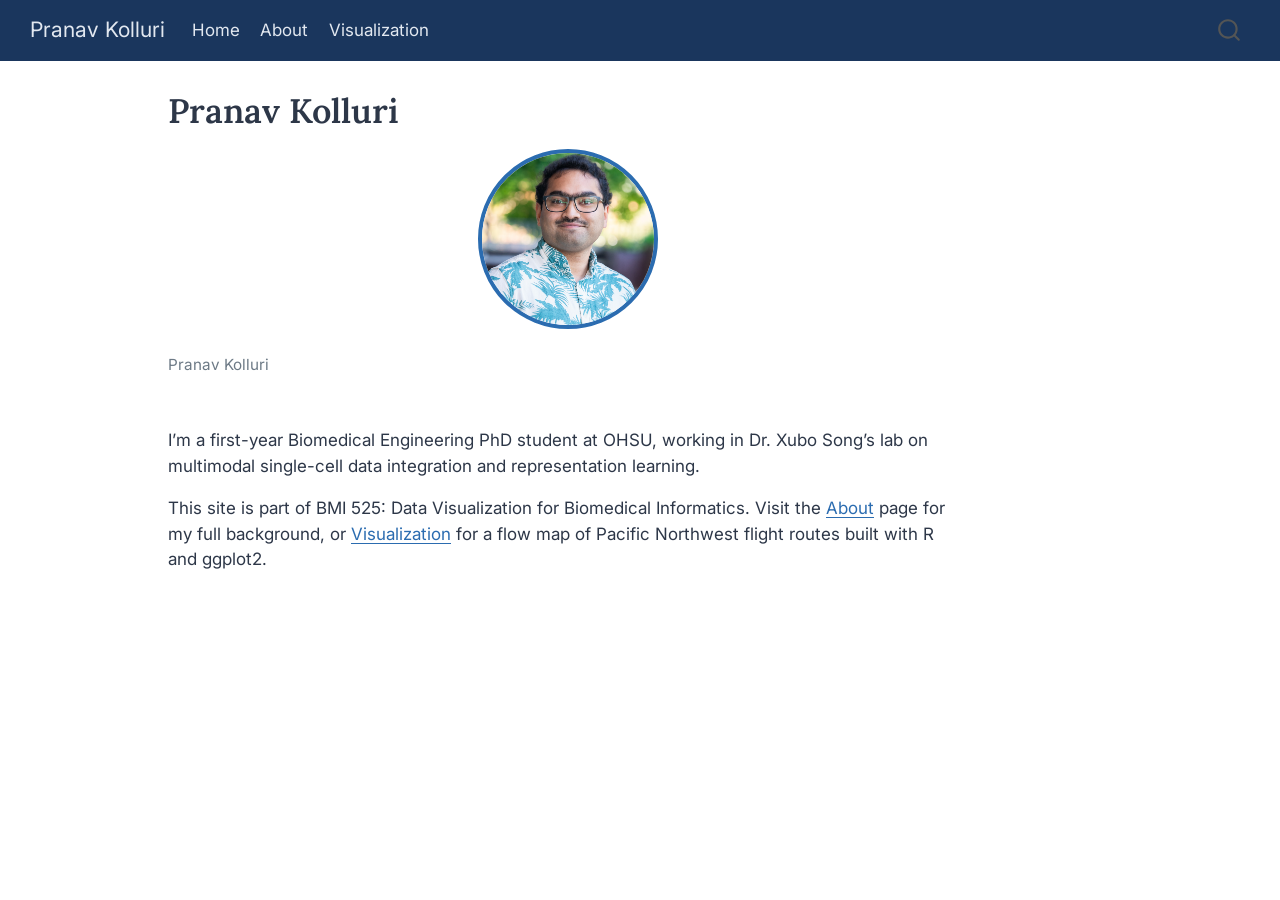
==== docs/index.html @ 1c48c171 "Initial portfolio site" ====
<!DOCTYPE html>
<html xmlns="http://www.w3.org/1999/xhtml" lang="en" xml:lang="en"><head>

<meta charset="utf-8">
<meta name="generator" content="quarto-1.9.37">

<meta name="viewport" content="width=device-width, initial-scale=1.0, user-scalable=yes">


<title>Pranav Kolluri</title>
<style>
/* Default styles provided by pandoc.
** See https://pandoc.org/MANUAL.html#variables-for-html for config info.
*/
code{white-space: pre-wrap;}
span.smallcaps{font-variant: small-caps;}
div.columns{display: flex; gap: min(4vw, 1.5em);}
div.column{flex: auto; overflow-x: auto;}
div.hanging-indent{margin-left: 1.5em; text-indent: -1.5em;}
ul.task-list{list-style: none;}
ul.task-list li input[type="checkbox"] {
  width: 0.8em;
  margin: 0 0.8em 0.2em -1em; /* quarto-specific, see https://github.com/quarto-dev/quarto-cli/issues/4556 */ 
  vertical-align: middle;
}
</style>


<script src="site_libs/quarto-nav/quarto-nav.js"></script>
<script src="site_libs/quarto-nav/headroom.min.js"></script>
<script src="site_libs/clipboard/clipboard.min.js"></script>
<script src="site_libs/quarto-search/autocomplete.umd.js"></script>
<script src="site_libs/quarto-search/fuse.min.js"></script>
<script src="site_libs/quarto-search/quarto-search.js"></script>
<meta name="quarto:offset" content="./">
<script src="site_libs/quarto-html/quarto.js" type="module"></script>
<script src="site_libs/quarto-html/tabsets/tabsets.js" type="module"></script>
<script src="site_libs/quarto-html/popper.min.js"></script>
<script src="site_libs/quarto-html/tippy.umd.min.js"></script>
<script src="site_libs/quarto-html/anchor.min.js"></script>
<link href="site_libs/quarto-html/tippy.css" rel="stylesheet">
<link href="site_libs/quarto-html/quarto-syntax-highlighting-7f8f88aac4f3542376d5c11b86a4c14d.css" rel="stylesheet" id="quarto-text-highlighting-styles">
<script src="site_libs/bootstrap/bootstrap.min.js"></script>
<link href="site_libs/bootstrap/bootstrap-icons.css" rel="stylesheet">
<link href="site_libs/bootstrap/bootstrap-158031087360bce0ff56dc785ce39e06.min.css" rel="stylesheet" append-hash="true" id="quarto-bootstrap" data-mode="light">
<script id="quarto-search-options" type="application/json">{
  "location": "navbar",
  "copy-button": false,
  "collapse-after": 3,
  "panel-placement": "end",
  "type": "overlay",
  "limit": 50,
  "keyboard-shortcut": [
    "f",
    "/",
    "s"
  ],
  "show-item-context": false,
  "language": {
    "search-no-results-text": "No results",
    "search-matching-documents-text": "matching documents",
    "search-copy-link-title": "Copy link to search",
    "search-hide-matches-text": "Hide additional matches",
    "search-more-match-text": "more match in this document",
    "search-more-matches-text": "more matches in this document",
    "search-clear-button-title": "Clear",
    "search-text-placeholder": "",
    "search-detached-cancel-button-title": "Cancel",
    "search-submit-button-title": "Submit",
    "search-label": "Search"
  }
}</script>


<link rel="stylesheet" href="styles.css">
</head>

<body class="nav-fixed quarto-light">

<div id="quarto-search-results"></div>
  <header id="quarto-header" class="headroom fixed-top">
    <nav class="navbar navbar-expand-lg " data-bs-theme="dark">
      <div class="navbar-container container-fluid">
      <div class="navbar-brand-container mx-auto">
    <a class="navbar-brand" href="./index.html">
    <span class="navbar-title">Pranav Kolluri</span>
    </a>
  </div>
            <div id="quarto-search" class="" title="Search"></div>
          <button class="navbar-toggler" type="button" data-bs-toggle="collapse" data-bs-target="#navbarCollapse" aria-controls="navbarCollapse" role="menu" aria-expanded="false" aria-label="Toggle navigation" onclick="if (window.quartoToggleHeadroom) { window.quartoToggleHeadroom(); }">
  <span class="navbar-toggler-icon"></span>
</button>
          <div class="collapse navbar-collapse" id="navbarCollapse">
            <ul class="navbar-nav navbar-nav-scroll me-auto">
  <li class="nav-item">
    <a class="nav-link active" href="./index.html" aria-current="page"> 
<span class="menu-text">Home</span></a>
  </li>  
  <li class="nav-item">
    <a class="nav-link" href="./about.html"> 
<span class="menu-text">About</span></a>
  </li>  
  <li class="nav-item">
    <a class="nav-link" href="./visualization.html"> 
<span class="menu-text">Visualization</span></a>
  </li>  
</ul>
          </div> <!-- /navcollapse -->
            <div class="quarto-navbar-tools">
</div>
      </div> <!-- /container-fluid -->
    </nav>
</header>
<!-- content -->
<div id="quarto-content" class="quarto-container page-columns page-rows-contents page-layout-article page-navbar">
<!-- sidebar -->
<!-- margin-sidebar -->
    <div id="quarto-margin-sidebar" class="sidebar margin-sidebar zindex-bottom">
        
    </div>
<!-- main -->
<main class="content" id="quarto-document-content">

<header id="title-block-header" class="quarto-title-block default">
<div class="quarto-title">
<h1 class="title">Pranav Kolluri</h1>
</div>



<div class="quarto-title-meta">

    
  
    
  </div>
  


</header>


<div class="quarto-figure quarto-figure-center">
<figure class="figure">
<p><img src="pjk_headshot.jpg" class="profile-photo img-fluid figure-img"></p>
<figcaption>Pranav Kolluri</figcaption>
</figure>
</div>
<div class="hero-text">
<p>I’m a first-year Biomedical Engineering PhD student at OHSU, working in Dr.&nbsp;Xubo Song’s lab on multimodal single-cell data integration and representation learning.</p>
<p>This site is part of BMI 525: Data Visualization for Biomedical Informatics. Visit the <a href="./about.html">About</a> page for my full background, or <a href="./visualization.html">Visualization</a> for a flow map of Pacific Northwest flight routes built with R and ggplot2.</p>
</div>



</main> <!-- /main -->
<script id="quarto-html-after-body" type="application/javascript">
  window.document.addEventListener("DOMContentLoaded", function (event) {
    const icon = "";
    const anchorJS = new window.AnchorJS();
    anchorJS.options = {
      placement: 'right',
      icon: icon
    };
    anchorJS.add('.anchored');
    const isCodeAnnotation = (el) => {
      for (const clz of el.classList) {
        if (clz.startsWith('code-annotation-')) {                     
          return true;
        }
      }
      return false;
    }
    const onCopySuccess = function(e) {
      // button target
      const button = e.trigger;
      // don't keep focus
      button.blur();
      // flash "checked"
      button.classList.add('code-copy-button-checked');
      var currentTitle = button.getAttribute("title");
      button.setAttribute("title", "Copied!");
      let tooltip;
      if (window.bootstrap) {
        button.setAttribute("data-bs-toggle", "tooltip");
        button.setAttribute("data-bs-placement", "left");
        button.setAttribute("data-bs-title", "Copied!");
        tooltip = new bootstrap.Tooltip(button, 
          { trigger: "manual", 
            customClass: "code-copy-button-tooltip",
            offset: [0, -8]});
        tooltip.show();    
      }
      setTimeout(function() {
        if (tooltip) {
          tooltip.hide();
          button.removeAttribute("data-bs-title");
          button.removeAttribute("data-bs-toggle");
          button.removeAttribute("data-bs-placement");
        }
        button.setAttribute("title", currentTitle);
        button.classList.remove('code-copy-button-checked');
      }, 1000);
      // clear code selection
      e.clearSelection();
    }
    const getTextToCopy = function(trigger) {
      const outerScaffold = trigger.parentElement.cloneNode(true);
      const codeEl = outerScaffold.querySelector('code');
      for (const childEl of codeEl.children) {
        if (isCodeAnnotation(childEl)) {
          childEl.remove();
        }
      }
      return codeEl.innerText;
    }
    const clipboard = new window.ClipboardJS('.code-copy-button:not([data-in-quarto-modal])', {
      text: getTextToCopy
    });
    clipboard.on('success', onCopySuccess);
    if (window.document.getElementById('quarto-embedded-source-code-modal')) {
      const clipboardModal = new window.ClipboardJS('.code-copy-button[data-in-quarto-modal]', {
        text: getTextToCopy,
        container: window.document.getElementById('quarto-embedded-source-code-modal')
      });
      clipboardModal.on('success', onCopySuccess);
    }
      var localhostRegex = new RegExp(/^(?:http|https):\/\/localhost\:?[0-9]*\//);
      var mailtoRegex = new RegExp(/^mailto:/);
        var filterRegex = new RegExp("https:\/\/pranavkolluri\.github\.io\/personal_website");
      var isInternal = (href) => {
          return filterRegex.test(href) || localhostRegex.test(href) || mailtoRegex.test(href);
      }
      // Inspect non-navigation links and adorn them if external
     var links = window.document.querySelectorAll('a[href]:not(.nav-link):not(.navbar-brand):not(.toc-action):not(.sidebar-link):not(.sidebar-item-toggle):not(.pagination-link):not(.no-external):not([aria-hidden]):not(.dropdown-item):not(.quarto-navigation-tool):not(.about-link)');
      for (var i=0; i<links.length; i++) {
        const link = links[i];
        if (!isInternal(link.href)) {
          // undo the damage that might have been done by quarto-nav.js in the case of
          // links that we want to consider external
          if (link.dataset.originalHref !== undefined) {
            link.href = link.dataset.originalHref;
          }
        }
      }
    function tippyHover(el, contentFn, onTriggerFn, onUntriggerFn) {
      const config = {
        allowHTML: true,
        maxWidth: 500,
        delay: 100,
        arrow: false,
        appendTo: function(el) {
            return el.parentElement;
        },
        interactive: true,
        interactiveBorder: 10,
        theme: 'quarto',
        placement: 'bottom-start',
      };
      if (contentFn) {
        config.content = contentFn;
      }
      if (onTriggerFn) {
        config.onTrigger = onTriggerFn;
      }
      if (onUntriggerFn) {
        config.onUntrigger = onUntriggerFn;
      }
      window.tippy(el, config); 
    }
    const noterefs = window.document.querySelectorAll('a[role="doc-noteref"]');
    for (var i=0; i<noterefs.length; i++) {
      const ref = noterefs[i];
      tippyHover(ref, function() {
        // use id or data attribute instead here
        let href = ref.getAttribute('data-footnote-href') || ref.getAttribute('href');
        try { href = new URL(href).hash; } catch {}
        const id = href.replace(/^#\/?/, "");
        const note = window.document.getElementById(id);
        if (note) {
          return note.innerHTML;
        } else {
          return "";
        }
      });
    }
    const xrefs = window.document.querySelectorAll('a.quarto-xref');
    const processXRef = (id, note) => {
      // Strip column container classes
      const stripColumnClz = (el) => {
        el.classList.remove("page-full", "page-columns");
        if (el.children) {
          for (const child of el.children) {
            stripColumnClz(child);
          }
        }
      }
      stripColumnClz(note)
      if (id === null || id.startsWith('sec-')) {
        // Special case sections, only their first couple elements
        const container = document.createElement("div");
        if (note.children && note.children.length > 2) {
          container.appendChild(note.children[0].cloneNode(true));
          for (let i = 1; i < note.children.length; i++) {
            const child = note.children[i];
            if (child.tagName === "P" && child.innerText === "") {
              continue;
            } else {
              container.appendChild(child.cloneNode(true));
              break;
            }
          }
          if (window.Quarto?.typesetMath) {
            window.Quarto.typesetMath(container);
          }
          return container.innerHTML
        } else {
          if (window.Quarto?.typesetMath) {
            window.Quarto.typesetMath(note);
          }
          return note.innerHTML;
        }
      } else {
        // Remove any anchor links if they are present
        const anchorLink = note.querySelector('a.anchorjs-link');
        if (anchorLink) {
          anchorLink.remove();
        }
        if (window.Quarto?.typesetMath) {
          window.Quarto.typesetMath(note);
        }
        if (note.classList.contains("callout")) {
          return note.outerHTML;
        } else {
          return note.innerHTML;
        }
      }
    }
    for (var i=0; i<xrefs.length; i++) {
      const xref = xrefs[i];
      tippyHover(xref, undefined, function(instance) {
        instance.disable();
        let url = xref.getAttribute('href');
        let hash = undefined; 
        if (url.startsWith('#')) {
          hash = url;
        } else {
          try { hash = new URL(url).hash; } catch {}
        }
        if (hash) {
          const id = hash.replace(/^#\/?/, "");
          const note = window.document.getElementById(id);
          if (note !== null) {
            try {
              const html = processXRef(id, note.cloneNode(true));
              instance.setContent(html);
            } finally {
              instance.enable();
              instance.show();
            }
          } else {
            // See if we can fetch this
            fetch(url.split('#')[0])
            .then(res => res.text())
            .then(html => {
              const parser = new DOMParser();
              const htmlDoc = parser.parseFromString(html, "text/html");
              const note = htmlDoc.getElementById(id);
              if (note !== null) {
                const html = processXRef(id, note);
                instance.setContent(html);
              } 
            }).finally(() => {
              instance.enable();
              instance.show();
            });
          }
        } else {
          // See if we can fetch a full url (with no hash to target)
          // This is a special case and we should probably do some content thinning / targeting
          fetch(url)
          .then(res => res.text())
          .then(html => {
            const parser = new DOMParser();
            const htmlDoc = parser.parseFromString(html, "text/html");
            const note = htmlDoc.querySelector('main.content');
            if (note !== null) {
              // This should only happen for chapter cross references
              // (since there is no id in the URL)
              // remove the first header
              if (note.children.length > 0 && note.children[0].tagName === "HEADER") {
                note.children[0].remove();
              }
              const html = processXRef(null, note);
              instance.setContent(html);
            } 
          }).finally(() => {
            instance.enable();
            instance.show();
          });
        }
      }, function(instance) {
      });
    }
        let selectedAnnoteEl;
        const selectorForAnnotation = ( cell, annotation) => {
          let cellAttr = 'data-code-cell="' + cell + '"';
          let lineAttr = 'data-code-annotation="' +  annotation + '"';
          const selector = 'span[' + cellAttr + '][' + lineAttr + ']';
          return selector;
        }
        const selectCodeLines = (annoteEl) => {
          const doc = window.document;
          const targetCell = annoteEl.getAttribute("data-target-cell");
          const targetAnnotation = annoteEl.getAttribute("data-target-annotation");
          const annoteSpan = window.document.querySelector(selectorForAnnotation(targetCell, targetAnnotation));
          const lines = annoteSpan.getAttribute("data-code-lines").split(",");
          const lineIds = lines.map((line) => {
            return targetCell + "-" + line;
          })
          let top = null;
          let height = null;
          let parent = null;
          if (lineIds.length > 0) {
              //compute the position of the single el (top and bottom and make a div)
              const el = window.document.getElementById(lineIds[0]);
              top = el.offsetTop;
              height = el.offsetHeight;
              parent = el.parentElement.parentElement;
            if (lineIds.length > 1) {
              const lastEl = window.document.getElementById(lineIds[lineIds.length - 1]);
              const bottom = lastEl.offsetTop + lastEl.offsetHeight;
              height = bottom - top;
            }
            if (top !== null && height !== null && parent !== null) {
              // cook up a div (if necessary) and position it 
              let div = window.document.getElementById("code-annotation-line-highlight");
              if (div === null) {
                div = window.document.createElement("div");
                div.setAttribute("id", "code-annotation-line-highlight");
                div.style.position = 'absolute';
                parent.appendChild(div);
              }
              div.style.top = top - 2 + "px";
              div.style.height = height + 4 + "px";
              div.style.left = 0;
              let gutterDiv = window.document.getElementById("code-annotation-line-highlight-gutter");
              if (gutterDiv === null) {
                gutterDiv = window.document.createElement("div");
                gutterDiv.setAttribute("id", "code-annotation-line-highlight-gutter");
                gutterDiv.style.position = 'absolute';
                const codeCell = window.document.getElementById(targetCell);
                const gutter = codeCell.querySelector('.code-annotation-gutter');
                gutter.appendChild(gutterDiv);
              }
              gutterDiv.style.top = top - 2 + "px";
              gutterDiv.style.height = height + 4 + "px";
            }
            selectedAnnoteEl = annoteEl;
          }
        };
        const unselectCodeLines = () => {
          const elementsIds = ["code-annotation-line-highlight", "code-annotation-line-highlight-gutter"];
          elementsIds.forEach((elId) => {
            const div = window.document.getElementById(elId);
            if (div) {
              div.remove();
            }
          });
          selectedAnnoteEl = undefined;
        };
          // Handle positioning of the toggle
      window.addEventListener(
        "resize",
        throttle(() => {
          elRect = undefined;
          if (selectedAnnoteEl) {
            selectCodeLines(selectedAnnoteEl);
          }
        }, 10)
      );
      function throttle(fn, ms) {
      let throttle = false;
      let timer;
        return (...args) => {
          if(!throttle) { // first call gets through
              fn.apply(this, args);
              throttle = true;
          } else { // all the others get throttled
              if(timer) clearTimeout(timer); // cancel #2
              timer = setTimeout(() => {
                fn.apply(this, args);
                timer = throttle = false;
              }, ms);
          }
        };
      }
        // Attach click handler to the DT
        const annoteDls = window.document.querySelectorAll('dt[data-target-cell]');
        for (const annoteDlNode of annoteDls) {
          annoteDlNode.addEventListener('click', (event) => {
            const clickedEl = event.target;
            if (clickedEl !== selectedAnnoteEl) {
              unselectCodeLines();
              const activeEl = window.document.querySelector('dt[data-target-cell].code-annotation-active');
              if (activeEl) {
                activeEl.classList.remove('code-annotation-active');
              }
              selectCodeLines(clickedEl);
              clickedEl.classList.add('code-annotation-active');
            } else {
              // Unselect the line
              unselectCodeLines();
              clickedEl.classList.remove('code-annotation-active');
            }
          });
        }
    const findCites = (el) => {
      const parentEl = el.parentElement;
      if (parentEl) {
        const cites = parentEl.dataset.cites;
        if (cites) {
          return {
            el,
            cites: cites.split(' ')
          };
        } else {
          return findCites(el.parentElement)
        }
      } else {
        return undefined;
      }
    };
    var bibliorefs = window.document.querySelectorAll('a[role="doc-biblioref"]');
    for (var i=0; i<bibliorefs.length; i++) {
      const ref = bibliorefs[i];
      const citeInfo = findCites(ref);
      if (citeInfo) {
        tippyHover(citeInfo.el, function() {
          var popup = window.document.createElement('div');
          citeInfo.cites.forEach(function(cite) {
            var citeDiv = window.document.createElement('div');
            citeDiv.classList.add('hanging-indent');
            citeDiv.classList.add('csl-entry');
            var biblioDiv = window.document.getElementById('ref-' + cite);
            if (biblioDiv) {
              citeDiv.innerHTML = biblioDiv.innerHTML;
            }
            popup.appendChild(citeDiv);
          });
          return popup.innerHTML;
        });
      }
    }
  });
  </script>
</div> <!-- /content -->




</body></html>
---- docs/site_libs/quarto-html/tippy.css ----
.tippy-box[data-animation=fade][data-state=hidden]{opacity:0}[data-tippy-root]{max-width:calc(100vw - 10px)}.tippy-box{position:relative;background-color:#333;color:#fff;border-radius:4px;font-size:14px;line-height:1.4;white-space:normal;outline:0;transition-property:transform,visibility,opacity}.tippy-box[data-placement^=top]>.tippy-arrow{bottom:0}.tippy-box[data-placement^=top]>.tippy-arrow:before{bottom:-7px;left:0;border-width:8px 8px 0;border-top-color:initial;transform-origin:center top}.tippy-box[data-placement^=bottom]>.tippy-arrow{top:0}.tippy-box[data-placement^=bottom]>.tippy-arrow:before{top:-7px;left:0;border-width:0 8px 8px;border-bottom-color:initial;transform-origin:center bottom}.tippy-box[data-placement^=left]>.tippy-arrow{right:0}.tippy-box[data-placement^=left]>.tippy-arrow:before{border-width:8px 0 8px 8px;border-left-color:initial;right:-7px;transform-origin:center left}.tippy-box[data-placement^=right]>.tippy-arrow{left:0}.tippy-box[data-placement^=right]>.tippy-arrow:before{left:-7px;border-width:8px 8px 8px 0;border-right-color:initial;transform-origin:center right}.tippy-box[data-inertia][data-state=visible]{transition-timing-function:cubic-bezier(.54,1.5,.38,1.11)}.tippy-arrow{width:16px;height:16px;color:#333}.tippy-arrow:before{content:"";position:absolute;border-color:transparent;border-style:solid}.tippy-content{position:relative;padding:5px 9px;z-index:1}
---- docs/site_libs/quarto-html/quarto-syntax-highlighting-7f8f88aac4f3542376d5c11b86a4c14d.css ----
/* quarto syntax highlight colors */
:root {
  --quarto-hl-ot-color: #003B4F;
  --quarto-hl-at-color: #657422;
  --quarto-hl-ss-color: #20794D;
  --quarto-hl-an-color: #5E5E5E;
  --quarto-hl-fu-color: #4758AB;
  --quarto-hl-st-color: #20794D;
  --quarto-hl-cf-color: #003B4F;
  --quarto-hl-op-color: #5E5E5E;
  --quarto-hl-er-color: #AD0000;
  --quarto-hl-bn-color: #AD0000;
  --quarto-hl-al-color: #AD0000;
  --quarto-hl-va-color: #111111;
  --quarto-hl-bu-color: inherit;
  --quarto-hl-ex-color: inherit;
  --quarto-hl-pp-color: #AD0000;
  --quarto-hl-in-color: #5E5E5E;
  --quarto-hl-vs-color: #20794D;
  --quarto-hl-wa-color: #5E5E5E;
  --quarto-hl-do-color: #5E5E5E;
  --quarto-hl-im-color: #00769E;
  --quarto-hl-ch-color: #20794D;
  --quarto-hl-dt-color: #AD0000;
  --quarto-hl-fl-color: #AD0000;
  --quarto-hl-co-color: #5E5E5E;
  --quarto-hl-cv-color: #5E5E5E;
  --quarto-hl-cn-color: #8f5902;
  --quarto-hl-sc-color: #5E5E5E;
  --quarto-hl-dv-color: #AD0000;
  --quarto-hl-kw-color: #003B4F;
}

/* other quarto variables */
:root {
  --quarto-font-monospace: SFMono-Regular, Menlo, Monaco, Consolas, "Liberation Mono", "Courier New", monospace;
}

/* syntax highlight based on Pandoc's rules */
pre > code.sourceCode > span {
  color: #003B4F;
}

code.sourceCode > span {
  color: #003B4F;
}

div.sourceCode,
div.sourceCode pre.sourceCode {
  color: #003B4F;
}

/* Normal */
code span {
  color: #003B4F;
}

/* Alert */
code span.al {
  color: #AD0000;
  font-style: inherit;
}

/* Annotation */
code span.an {
  color: #5E5E5E;
  font-style: inherit;
}

/* Attribute */
code span.at {
  color: #657422;
  font-style: inherit;
}

/* BaseN */
code span.bn {
  color: #AD0000;
  font-style: inherit;
}

/* BuiltIn */
code span.bu {
  font-style: inherit;
}

/* ControlFlow */
code span.cf {
  color: #003B4F;
  font-weight: bold;
  font-style: inherit;
}

/* Char */
code span.ch {
  color: #20794D;
  font-style: inherit;
}

/* Constant */
code span.cn {
  color: #8f5902;
  font-style: inherit;
}

/* Comment */
code span.co {
  color: #5E5E5E;
  font-style: inherit;
}

/* CommentVar */
code span.cv {
  color: #5E5E5E;
  font-style: italic;
}

/* Documentation */
code span.do {
  color: #5E5E5E;
  font-style: italic;
}

/* DataType */
code span.dt {
  color: #AD0000;
  font-style: inherit;
}

/* DecVal */
code span.dv {
  color: #AD0000;
  font-style: inherit;
}

/* Error */
code span.er {
  color: #AD0000;
  font-style: inherit;
}

/* Extension */
code span.ex {
  font-style: inherit;
}

/* Float */
code span.fl {
  color: #AD0000;
  font-style: inherit;
}

/* Function */
code span.fu {
  color: #4758AB;
  font-style: inherit;
}

/* Import */
code span.im {
  color: #00769E;
  font-style: inherit;
}

/* Information */
code span.in {
  color: #5E5E5E;
  font-style: inherit;
}

/* Keyword */
code span.kw {
  color: #003B4F;
  font-weight: bold;
  font-style: inherit;
}

/* Operator */
code span.op {
  color: #5E5E5E;
  font-style: inherit;
}

/* Other */
code span.ot {
  color: #003B4F;
  font-style: inherit;
}

/* Preprocessor */
code span.pp {
  color: #AD0000;
  font-style: inherit;
}

/* SpecialChar */
code span.sc {
  color: #5E5E5E;
  font-style: inherit;
}

/* SpecialString */
code span.ss {
  color: #20794D;
  font-style: inherit;
}

/* String */
code span.st {
  color: #20794D;
  font-style: inherit;
}

/* Variable */
code span.va {
  color: #111111;
  font-style: inherit;
}

/* VerbatimString */
code span.vs {
  color: #20794D;
  font-style: inherit;
}

/* Warning */
code span.wa {
  color: #5E5E5E;
  font-style: italic;
}

.prevent-inlining {
  content: "</";
}

/*# sourceMappingURL=789ad8cd35626ba772517505b42a116e.css.map */
---- docs/styles.css ----
@import url('https://fonts.googleapis.com/css2?family=Inter:ital,wght@0,300;0,400;0,600;1,400&family=Lora:wght@400;600&display=swap');

body {
  font-family: 'Inter', sans-serif;
  font-weight: 400;
  color: #2d3748;
}

h1, h2, h3, h4 {
  font-family: 'Lora', serif;
  font-weight: 600;
}

.navbar {
  background-color: #1a365d !important;
}

.navbar-brand, .navbar .nav-link {
  color: #e2e8f0 !important;
}

.navbar .nav-link:hover {
  color: #ffffff !important;
}

a {
  color: #2b6cb0;
}

a:hover {
  color: #1a365d;
}

.hero-text {
  padding: 2rem 0 1rem 0;
}

.profile-photo {
  border-radius: 50%;
  width: 180px;
  height: 180px;
  object-fit: cover;
  object-position: center 20%;
  border: 4px solid #2b6cb0;
  display: block;
  margin: 0 auto 1.5rem auto;
}

code {
  font-size: 0.875em;
}
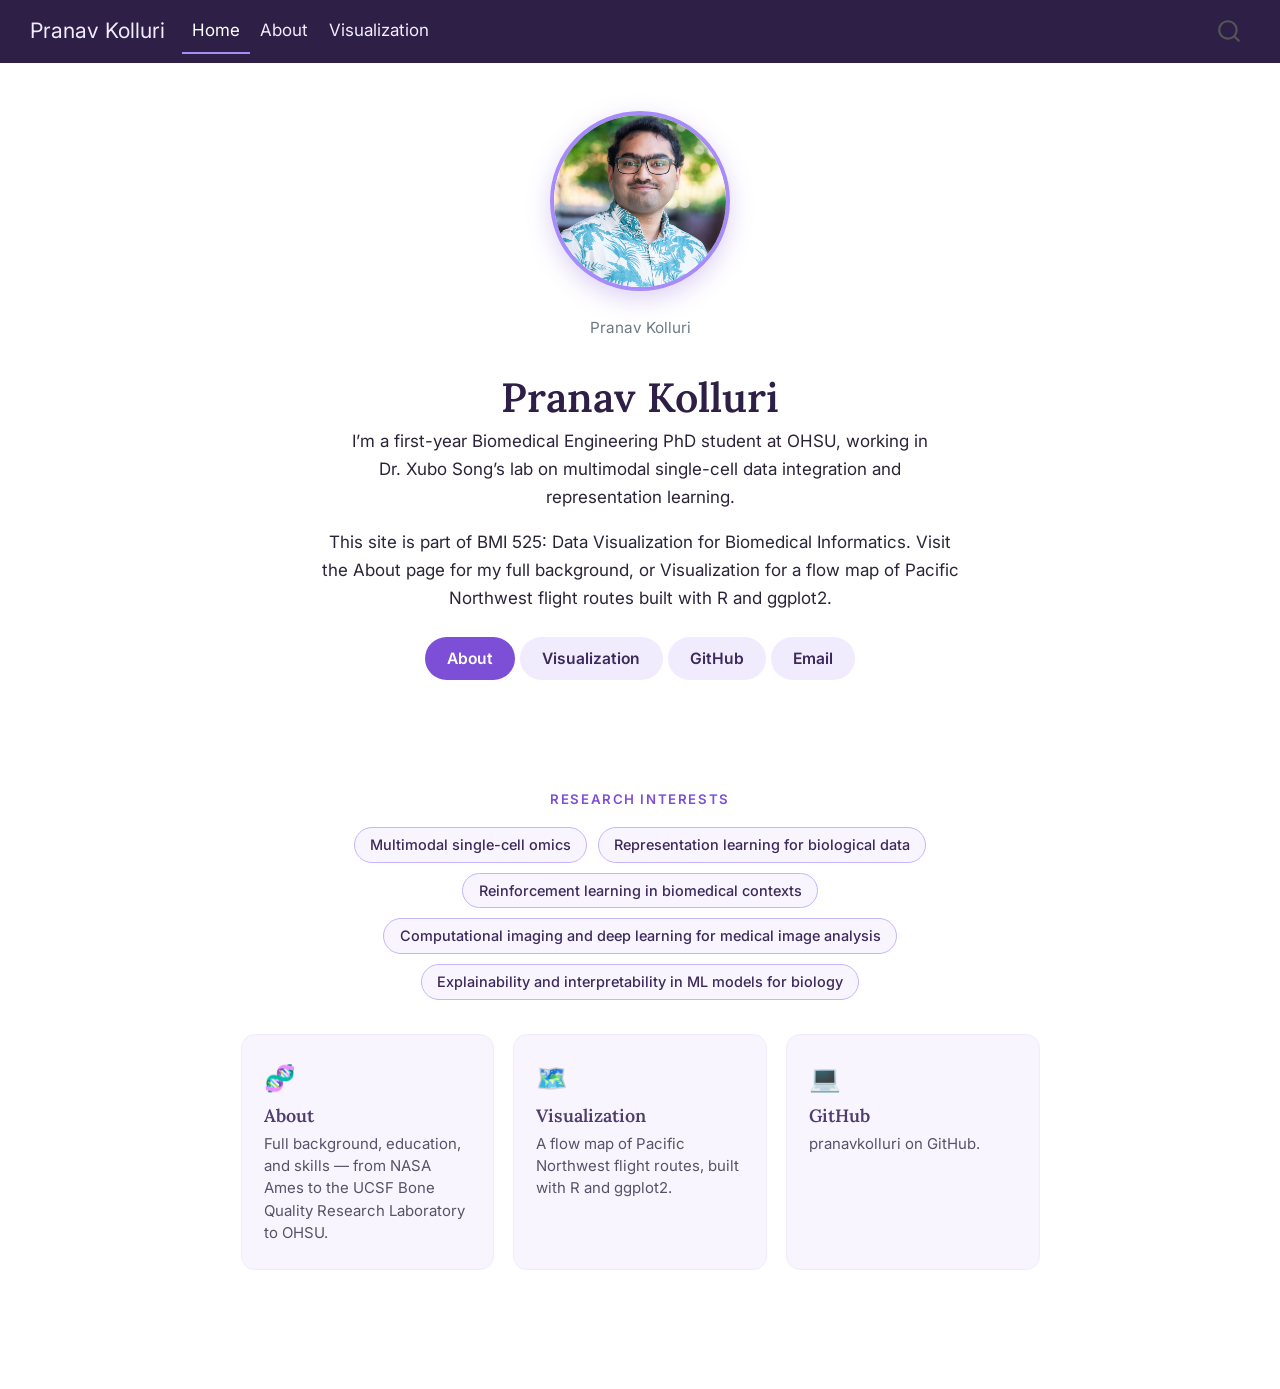
==== commit a03ee5eb: "Reworked some styling and now everything is PURPLE" ====
--- a/docs/index.html
+++ b/docs/index.html
@@ -75,7 +75,7 @@
 <link rel="stylesheet" href="styles.css">
 </head>
 
-<body class="nav-fixed quarto-light">
+<body class="nav-fixed fullcontent quarto-light">
 
 <div id="quarto-search-results"></div>
   <header id="quarto-header" class="headroom fixed-top">
@@ -115,9 +115,7 @@
 <div id="quarto-content" class="quarto-container page-columns page-rows-contents page-layout-article page-navbar">
 <!-- sidebar -->
 <!-- margin-sidebar -->
-    <div id="quarto-margin-sidebar" class="sidebar margin-sidebar zindex-bottom">
-        
-    </div>
+    
 <!-- main -->
 <main class="content" id="quarto-document-content">
 
@@ -140,15 +138,51 @@
 </header>
 
 
+<style>#title-block-header { display: none; }</style>
+<div class="hero">
 <div class="quarto-figure quarto-figure-center">
 <figure class="figure">
 <p><img src="pjk_headshot.jpg" class="profile-photo img-fluid figure-img"></p>
 <figcaption>Pranav Kolluri</figcaption>
 </figure>
 </div>
-<div class="hero-text">
+<section id="pranav-kolluri" class="level1">
+<h1>Pranav Kolluri</h1>
+<div class="intro">
 <p>I’m a first-year Biomedical Engineering PhD student at OHSU, working in Dr.&nbsp;Xubo Song’s lab on multimodal single-cell data integration and representation learning.</p>
-<p>This site is part of BMI 525: Data Visualization for Biomedical Informatics. Visit the <a href="./about.html">About</a> page for my full background, or <a href="./visualization.html">Visualization</a> for a flow map of Pacific Northwest flight routes built with R and ggplot2.</p>
+<p>This site is part of BMI 525: Data Visualization for Biomedical Informatics. Visit the About page for my full background, or Visualization for a flow map of Pacific Northwest flight routes built with R and ggplot2.</p>
+</div>
+<div class="button-row">
+<p><a href="./about.html" class="btn-pill primary">About</a> <a href="./visualization.html" class="btn-pill secondary">Visualization</a> <a href="https://github.com/pranavkolluri" class="btn-pill secondary" target="_blank" rel="noopener">GitHub</a> <a href="mailto:kolluri@ohsu.edu" class="btn-pill secondary">Email</a></p>
+</div>
+</section>
+</div>
+<div class="section-label">
+<p>Research Interests</p>
+</div>
+<div class="tag-row">
+  <span class="tag">Multimodal single-cell omics</span>
+  <span class="tag">Representation learning for biological data</span>
+  <span class="tag">Reinforcement learning in biomedical contexts</span>
+  <span class="tag">Computational imaging and deep learning for medical image analysis</span>
+  <span class="tag">Explainability and interpretability in ML models for biology</span>
+</div>
+<div class="card-row">
+  <a class="info-card" href="./about.html">
+    <span class="card-icon">🧬</span>
+    <h3 class="anchored">About</h3>
+    <p>Full background, education, and skills — from NASA Ames to the UCSF Bone Quality Research Laboratory to OHSU.</p>
+  </a>
+  <a class="info-card" href="./visualization.html">
+    <span class="card-icon">🗺️</span>
+    <h3 class="anchored">Visualization</h3>
+    <p>A flow map of Pacific Northwest flight routes, built with R and ggplot2.</p>
+  </a>
+  <a class="info-card" href="https://github.com/pranavkolluri" target="_blank" rel="noopener">
+    <span class="card-icon">💻</span>
+    <h3 class="anchored">GitHub</h3>
+    <p>pranavkolluri on GitHub.</p>
+  </a>
 </div>
 
 
@@ -227,7 +261,7 @@
     }
       var localhostRegex = new RegExp(/^(?:http|https):\/\/localhost\:?[0-9]*\//);
       var mailtoRegex = new RegExp(/^mailto:/);
-        var filterRegex = new RegExp("https:\/\/pranavkolluri\.github\.io\/personal_website");
+        var filterRegex = new RegExp("https:\/\/pranavkolluri\.dev");
       var isInternal = (href) => {
           return filterRegex.test(href) || localhostRegex.test(href) || mailtoRegex.test(href);
       }
--- a/docs/styles.css
+++ b/docs/styles.css
@@ -1,35 +1,80 @@
 @import url('https://fonts.googleapis.com/css2?family=Inter:ital,wght@0,300;0,400;0,600;1,400&family=Lora:wght@400;600&display=swap');
+
+:root {
+  --plum-900: #2e1f47;
+  --plum-800: #3d2a5c;
+  --purple-700: #5b3d99;
+  --purple-600: #7c4fd6;
+  --purple-500: #8f5fe8;
+  --lavender-400: #a78bfa;
+  --lavender-300: #c4b5fd;
+  --lavender-100: #f1ecfd;
+  --lavender-50: #f8f5fe;
+  --ink: #2b2438;
+  --ink-soft: #5a5268;
+}
 
 body {
   font-family: 'Inter', sans-serif;
   font-weight: 400;
-  color: #2d3748;
+  color: var(--ink);
 }
 
 h1, h2, h3, h4 {
   font-family: 'Lora', serif;
   font-weight: 600;
+  color: var(--plum-900);
 }
 
 .navbar {
-  background-color: #1a365d !important;
+  background-color: var(--plum-900) !important;
 }
 
 .navbar-brand, .navbar .nav-link {
-  color: #e2e8f0 !important;
+  color: var(--lavender-100) !important;
 }
 
 .navbar .nav-link:hover {
   color: #ffffff !important;
 }
 
+.navbar .nav-link.active {
+  color: #ffffff !important;
+  border-bottom: 2px solid var(--lavender-400);
+}
+
+/* ---- TOC sidebar (overrides bootstrap's hardcoded blue) ---- */
+
+.sidebar nav[role="doc-toc"] ul > li > a.active,
+.sidebar nav[role="doc-toc"] ul > li > ul > li > a.active {
+  border-left-color: var(--purple-600) !important;
+  color: var(--purple-600) !important;
+}
+
+.sidebar nav[role="doc-toc"] ul > li > a:hover,
+.sidebar nav[role="doc-toc"] ul > li > ul > li > a:hover {
+  color: var(--purple-600) !important;
+}
+
 a {
-  color: #2b6cb0;
+  color: var(--purple-600);
 }
 
 a:hover {
-  color: #1a365d;
-}
+  color: var(--plum-800);
+}
+
+::selection {
+  background: var(--lavender-300);
+}
+
+code {
+  font-size: 0.875em;
+  color: var(--purple-700);
+  background-color: var(--lavender-50);
+}
+
+/* ---- Hero / homepage ---- */
 
 .hero-text {
   padding: 2rem 0 1rem 0;
@@ -41,11 +86,158 @@
   height: 180px;
   object-fit: cover;
   object-position: center 20%;
-  border: 4px solid #2b6cb0;
+  border: 4px solid var(--lavender-400);
+  box-shadow: 0 8px 24px rgba(124, 79, 214, 0.25);
   display: block;
   margin: 0 auto 1.5rem auto;
 }
 
-code {
-  font-size: 0.875em;
-}
+.hero {
+  text-align: center;
+  padding: 1rem 0 2.5rem 0;
+}
+
+.hero .eyebrow {
+  text-transform: uppercase;
+  letter-spacing: 0.12em;
+  font-size: 0.78rem;
+  font-weight: 600;
+  color: var(--purple-600);
+  margin-bottom: 0.5rem;
+}
+
+.hero h1 {
+  font-size: 2.4rem;
+  margin-bottom: 0.25rem;
+}
+
+.hero .tagline {
+  font-size: 1.15rem;
+  color: var(--ink-soft);
+  font-weight: 400;
+  margin-bottom: 1.25rem;
+}
+
+.hero .intro {
+  max-width: 640px;
+  margin: 0 auto;
+  color: var(--ink);
+  line-height: 1.65;
+}
+
+.button-row {
+  display: flex;
+  flex-wrap: wrap;
+  justify-content: center;
+  gap: 0.75rem;
+  margin-top: 1.5rem;
+}
+
+.btn-pill {
+  display: inline-flex;
+  align-items: center;
+  gap: 0.4rem;
+  padding: 0.55rem 1.3rem;
+  border-radius: 999px;
+  font-size: 0.92rem;
+  font-weight: 600;
+  text-decoration: none !important;
+  transition: transform 0.15s ease, box-shadow 0.15s ease, background-color 0.15s ease;
+}
+
+.btn-pill.primary {
+  background-color: var(--purple-600);
+  color: #ffffff !important;
+}
+
+.btn-pill.primary:hover {
+  background-color: var(--plum-800);
+  transform: translateY(-1px);
+  box-shadow: 0 6px 16px rgba(124, 79, 214, 0.35);
+}
+
+.btn-pill.secondary {
+  background-color: var(--lavender-100);
+  color: var(--plum-800) !important;
+}
+
+.btn-pill.secondary:hover {
+  background-color: var(--lavender-300);
+  transform: translateY(-1px);
+}
+
+/* ---- Focus / research tags ---- */
+
+.section-label {
+  text-align: center;
+  font-size: 0.78rem;
+  text-transform: uppercase;
+  letter-spacing: 0.12em;
+  font-weight: 600;
+  color: var(--purple-600);
+  margin: 3rem 0 1rem 0;
+}
+
+.tag-row {
+  display: flex;
+  flex-wrap: wrap;
+  justify-content: center;
+  gap: 0.6rem;
+  margin-bottom: 2rem;
+}
+
+.tag {
+  display: inline-block;
+  white-space: nowrap;
+  background-color: var(--lavender-50);
+  border: 1px solid var(--lavender-300);
+  color: var(--plum-800);
+  padding: 0.35rem 0.9rem;
+  border-radius: 999px;
+  font-size: 0.85rem;
+  font-weight: 500;
+}
+
+/* ---- Cards ---- */
+
+.card-row {
+  display: grid;
+  grid-template-columns: repeat(auto-fit, minmax(220px, 1fr));
+  gap: 1.1rem;
+  margin: 1.5rem 0 2.5rem 0;
+}
+
+.info-card {
+  display: block;
+  padding: 1.4rem 1.3rem;
+  border-radius: 14px;
+  background-color: var(--lavender-50);
+  border: 1px solid var(--lavender-100);
+  text-decoration: none !important;
+  transition: transform 0.15s ease, box-shadow 0.15s ease, border-color 0.15s ease;
+  color: var(--ink) !important;
+}
+
+.info-card:hover {
+  transform: translateY(-3px);
+  border-color: var(--lavender-400);
+  box-shadow: 0 10px 24px rgba(124, 79, 214, 0.18);
+}
+
+.info-card .card-icon {
+  font-size: 1.5rem;
+  margin-bottom: 0.5rem;
+  display: block;
+}
+
+.info-card h3 {
+  font-size: 1.05rem;
+  margin: 0 0 0.35rem 0;
+  color: var(--plum-800);
+}
+
+.info-card p {
+  font-size: 0.88rem;
+  color: var(--ink-soft);
+  margin: 0;
+}
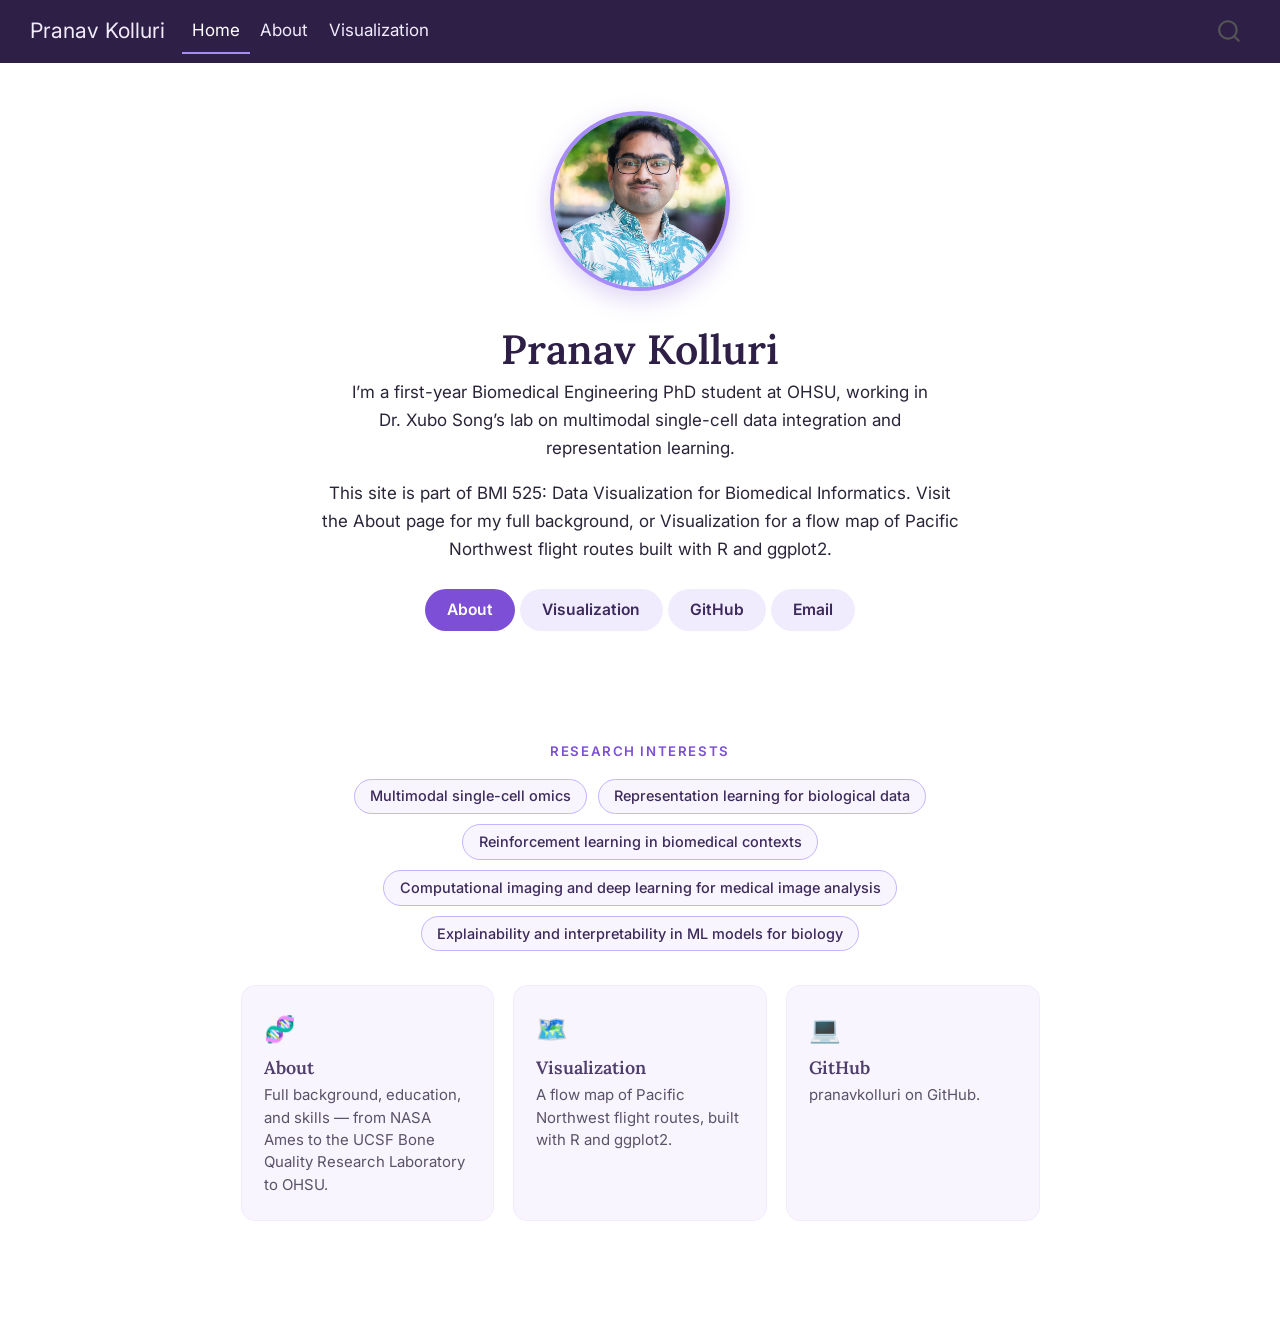
==== commit 718583f3: "Removed unneeded text" ====
--- a/docs/index.html
+++ b/docs/index.html
@@ -140,12 +140,7 @@
 
 <style>#title-block-header { display: none; }</style>
 <div class="hero">
-<div class="quarto-figure quarto-figure-center">
-<figure class="figure">
-<p><img src="pjk_headshot.jpg" class="profile-photo img-fluid figure-img"></p>
-<figcaption>Pranav Kolluri</figcaption>
-</figure>
-</div>
+<img src="pjk_headshot.jpg" alt="Pranav Kolluri" class="profile-photo">
 <section id="pranav-kolluri" class="level1">
 <h1>Pranav Kolluri</h1>
 <div class="intro">
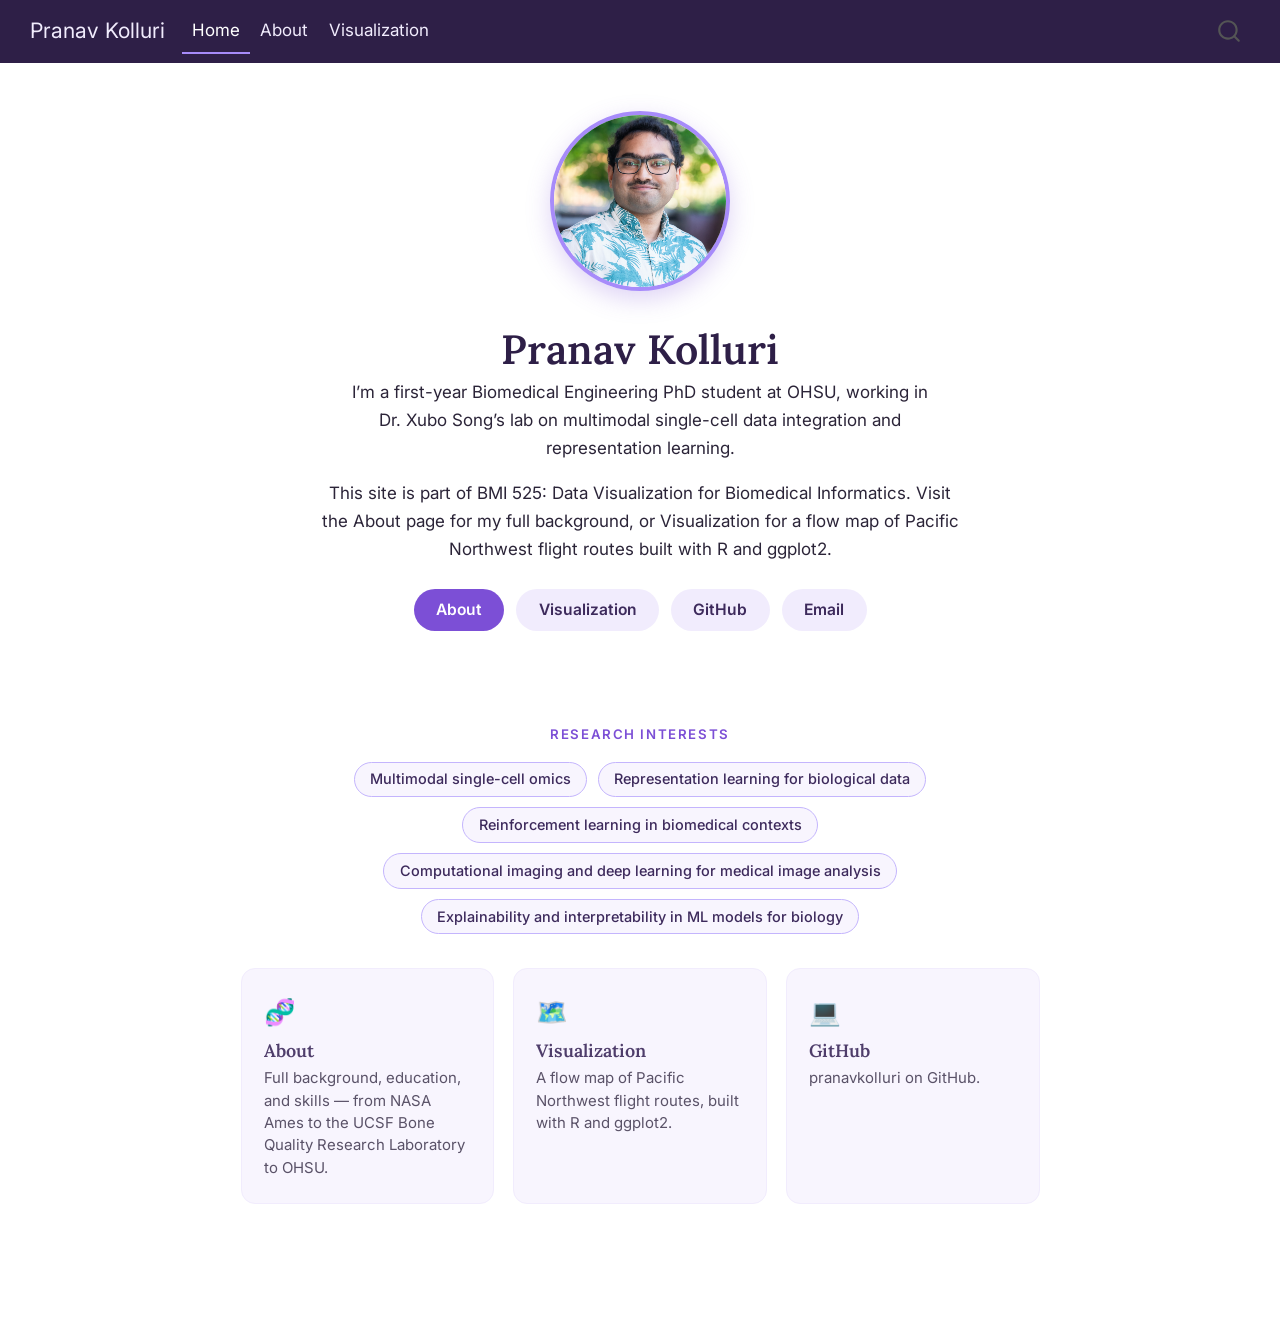
==== commit 48c26962: "reworked to obfuscate email in html" ====
--- a/docs/index.html
+++ b/docs/index.html
@@ -148,7 +148,10 @@
 <p>This site is part of BMI 525: Data Visualization for Biomedical Informatics. Visit the About page for my full background, or Visualization for a flow map of Pacific Northwest flight routes built with R and ggplot2.</p>
 </div>
 <div class="button-row">
-<p><a href="./about.html" class="btn-pill primary">About</a> <a href="./visualization.html" class="btn-pill secondary">Visualization</a> <a href="https://github.com/pranavkolluri" class="btn-pill secondary" target="_blank" rel="noopener">GitHub</a> <a href="mailto:kolluri@ohsu.edu" class="btn-pill secondary">Email</a></p>
+  <a class="btn-pill primary" href="./about.html">About</a>
+  <a class="btn-pill secondary" href="./visualization.html">Visualization</a>
+  <a class="btn-pill secondary" href="https://github.com/pranavkolluri" target="_blank" rel="noopener">GitHub</a>
+  <a class="btn-pill secondary" href="#" data-email-user="kolluri" data-email-domain="ohsu.edu">Email</a>
 </div>
 </section>
 </div>
@@ -183,6 +186,14 @@
 
 
 </main> <!-- /main -->
+<script>
+document.addEventListener("DOMContentLoaded", function () {
+  document.querySelectorAll("[data-email-user]").forEach(function (el) {
+    var address = el.getAttribute("data-email-user") + "@" + el.getAttribute("data-email-domain");
+    el.setAttribute("href", "mailto:" + address);
+  });
+});
+</script>
 <script id="quarto-html-after-body" type="application/javascript">
   window.document.addEventListener("DOMContentLoaded", function (event) {
     const icon = "";
